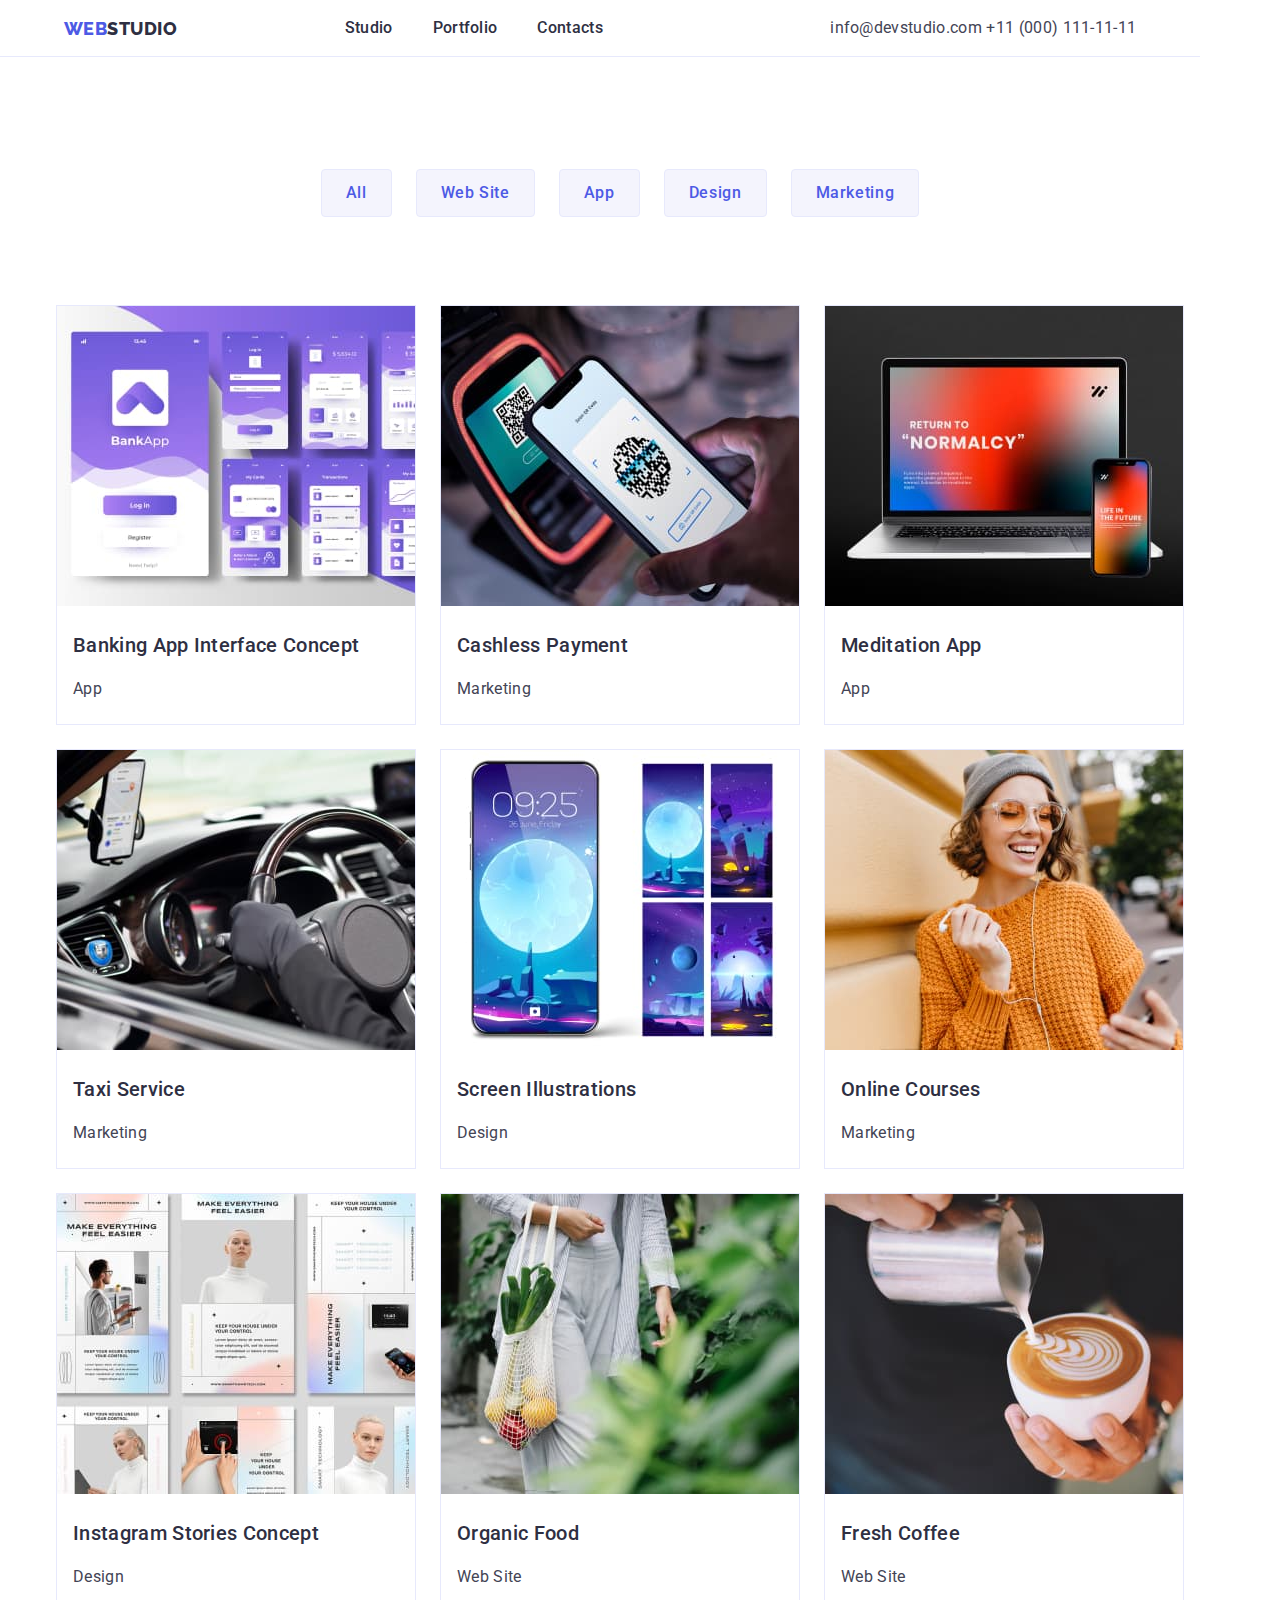
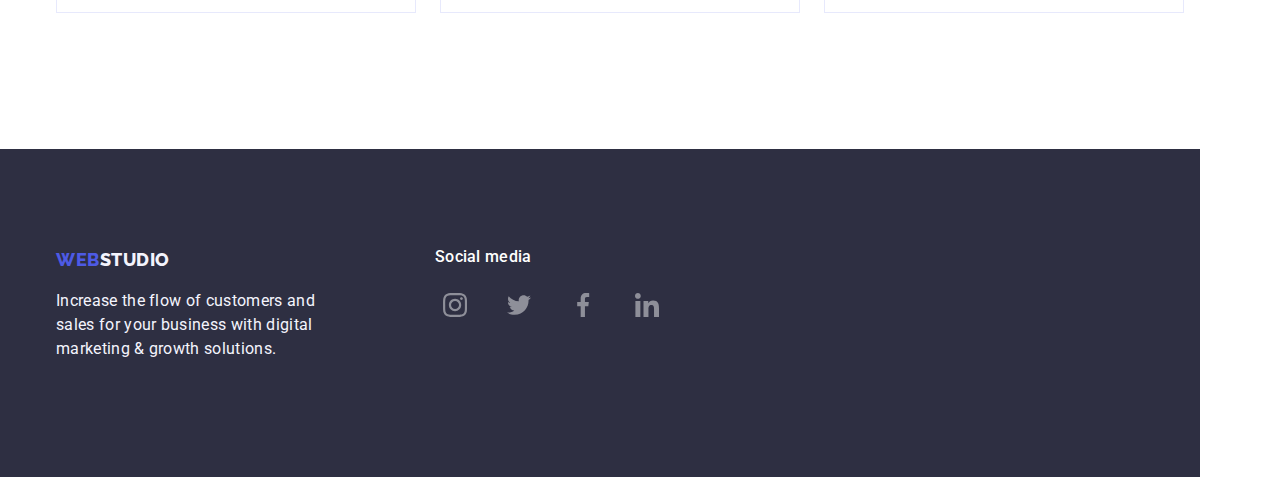
==== portfolio.html @ d2e15b75 "copy files js" ====
<!DOCTYPE html>
<html lang="en">
  <head>
    <meta charset="UTF-8" />
    <meta name="viewport" content="width=device-width, initial-scale=1.0" />
    <title>WEBSTUDIO</title>
    <link rel="preconnect" href="https://fonts.googleapis.com" />
    <link rel="preconnect" href="https://fonts.gstatic.com" crossorigin />
    <link
      href="https://fonts.googleapis.com/css2?family=Raleway:ital,wght@0,800;1,800&family=Roboto:wght@400;500;700;900&display=swap"
      rel="stylesheet"
    />
    <link rel="stylesheet" href="./css/styles.css" />
    <link rel="stylesheet" href="./css/modern-normalize.css" />
  </head>
  <body>
    <!-- Header section -->
    <header class="global-header">
      <div class="header-section container">
        <!-- Logo text -->
        <a href="index.html" class="logo">STUDIO</a>

        <!-- Nav section -->
        <nav class="main-nav">
          <ul class="nav-list">
            <li class="nav-item">
              <a href="studio.html" class="nav-link">Studio</a>
            </li>
            <li>
              <a href="portfolio.html">Portfolio</a>
            </li>
            <li>
              <a href="contacts.html">Contacts</a>
            </li>
          </ul>
        </nav>

        <!-- Contacts section -->
        <section>
          <a href="mailto:info@devstudio.com" class="contact-mail"
            >info@devstudio.com</a
          >
          <a href="tel:+110001111111" class="contact-phone"
            >+11 (000) 111-11-11</a
          >
        </section>
      </div>
    </header>

    <!-- Main section -->
    <main>
      <!-- Button section -->
      <section class="section">
        <div class="container button-section">
          <ul class="button-list">
            <li>
              <button type="button" class="filter-button">All</button>
            </li>
            <li>
              <button type="button" class="filter-button">Web Site</button>
            </li>
            <li>
              <button type="button" class="filter-button">App</button>
            </li>
            <li>
              <button type="button" class="filter-button">Design</button>
            </li>
            <li>
              <button type="button" class="filter-button">Marketing</button>
            </li>
          </ul>
        </div>
      </section>

      <!-- Pictures section -->
      <section class="section">
        <div class="container picture-section">
          <ul class="picture-section-list">
            <li class="picture-section-card">
              <img
                src="./images/purple_bank_app.jpg"
                alt="purple_banking_app"
                width="360"
                height="300"
              />
              <h3 class="picture-section-title">
                Banking App Interface Concept
              </h3>
              <span class="picture-section-text">App</span>
            </li>
            <li class="picture-section-card">
              <img
                src="./images/phone_payment.jpg"
                alt="phone_cashless_payment"
                width="360"
                height="300"
              />
              <h3 class="picture-section-title">Cashless Payment</h3>
              <span class="picture-section-text">Marketing</span>
            </li>
            <li class="picture-section-card">
              <img
                src="./images/laptop_and_phone_turned_on.jpg"
                alt="laptop_and_phone_turned_on"
                width="360"
                height="300"
              />
              <h3 class="picture-section-title">Meditation App</h3>
              <span class="picture-section-text">App</span>
            </li>
            <li class="picture-section-card">
              <img
                src="./images/diver_behind_steering_wheel_with_gps_on.jpg"
                alt="diver_behind_steering_wheel_with_gps_on"
                width="360"
                height="300"
              />
              <h3 class="picture-section-title">Taxi Service</h3>
              <span class="picture-section-text">Marketing</span>
            </li>
            <li class="picture-section-card">
              <img
                src="./images/screen_ilustrations_blue.jpg"
                alt="blue_screen_ilustrations"
                width="360"
                height="300"
              />
              <h3 class="picture-section-title">Screen Illustrations</h3>
              <span class="picture-section-text">Design</span>
            </li>
            <li class="picture-section-card">
              <img
                src="./images/girl_with_grey_beanie_sunglasses_orange_sweater.jpg"
                alt="young_woman_with_grey_beanie_sunglasses_orange_sweater"
                width="360"
                height="300"
              />
              <h3 class="picture-section-title">Online Courses</h3>
              <span class="picture-section-text">Marketing</span>
            </li>
            <li class="picture-section-card">
              <img
                src="./images/instagram_stories_concept.jpg"
                alt="instagram_stories_concept"
                width="360"
                height="300"
              />
              <h3 class="picture-section-title">Instagram Stories Concept</h3>
              <span class="picture-section-text">Design</span>
            </li>
            <li class="picture-section-card">
              <img
                src="./images/woman_dressed_in_grey_with_a_bag_full_of_vegetables.jpg"
                alt="woman_dressed_in_grey_with_a_bag_full_of_vegetables"
                width="360"
                height="300"
              />
              <h3 class="picture-section-title">Organic Food</h3>
              <span class="picture-section-text">Web Site</span>
            </li>
            <li class="picture-section-card">
              <img
                src="./images/barista_making_a_coffee_with_foam.jpg"
                alt="barista_making_a_coffee_with_foam"
                width="360"
                height="300"
              />
              <h3 class="picture-section-title">Fresh Coffee</h3>
              <span class="picture-section-text">Web Site</span>
            </li>
          </ul>
        </div>
      </section>
    </main>

    <!-- Footer section -->
    <footer>
      <section class="footer-section">
        <div class="container footer-section-style">
          <div class="footer-item">
            <a href="index.html" class="logo-footer">STUDIO</a>
            <p class="footer-text">
              Increase the flow of customers and<br />
              sales for your business with digital<br />
              marketing & growth solutions.
            </p>
          </div>
          <div class="footer-section-social-links">
            <p>Social media</p>
            <div class="footer-icons-list">
              <a
                href="https://www.instagram.com/"
                class="footer-social-icon"
                rel="nofollow noopener noreferrer"
                target="_blank"
                aria-label="instagram-link"
              >
                <svg>
                  <use href="./images/icons.svg.svg#icon-instagram"></use>
                </svg>
              </a>
              <a
                href="https://www.twitter.com/"
                class="footer-social-icon"
                rel="nofollow noopener noreferrer"
                target="_blank"
                aria-label="twitter-link"
              >
                <svg>
                  <use href="./images/icons.svg.svg#icon-twitter"></use>
                </svg>
              </a>
              <a
                href="https://www.facebook.com/"
                class="footer-social-icon"
                rel="nofollow noopener noreferrer"
                target="_blank"
                aria-label="facebook-link"
              >
                <svg>
                  <use href="./images/icons.svg.svg#icon-facebook"></use>
                </svg>
              </a>
              <a
                href="https://ro.linkedin.com/"
                class="footer-social-icon"
                rel="nofollow noopener noreferrer"
                target="_blank"
                aria-label="linkedin-link"
              >
                <svg>
                  <use href="./images/icons.svg.svg#icon-linkedin"></use>
                </svg>
              </a>
            </div>
          </div>
        </div>
      </section>
    </footer>
  </body>
</html>
---- css/styles.css ----
:root {
  --primary-text-color: #2e2f42;
  --secondary-text-color: #434455;
  --primary-bg-color: #ffffff;
  --footer-bg-color: #2e2f42;
  --icons-color-active: #4d5ae5;
  --social-icon-bg-color: #4d5ae5;
  --social-icon-color-active: #f4f4fd;
  --social-icon-color: #8e8f99;
  --customers-icon-color: #8e8f99;
}

/* General styles */

body {
  font-family: "Roboto", sans-serif;
  font-size: 16px;
  font-weight: 400;
  line-height: 1.5;
  letter-spacing: 0.02em;

  color: var(--primary-text-color);
  background-color: var(--primary-bg-color);
}

ul {
  list-style-type: none;
}

a {
  text-decoration: none;
}

*,
*::before,
*::after {
  box-sizing: border-box;
}

.container {
  width: 1200px;
  margin: 0, auto;
}

.section {
  padding: 94px, 0;
}
/* Header section */
.global-header {
  padding: 24px, 0;
}
.header-section {
  display: flex;
  align-items: center;
  margin-top: 0;
  padding-top: 0;
  padding-bottom: 0;
  justify-content: space-around;
  border-bottom: 1px solid #e7e9fc;
}
/* Logo */
.logo::before {
  content: "WEB";
  color: #4d5ae5;
}
.logo {
  font-family: "Raleway", sans-serif;
  font-weight: 800;
  color: #2e2f42;
  font-size: 18px;
  line-height: 1.16667;
  letter-spacing: 0.03em;
}

/* Nav section */
.global-header .main-nav {
  font-weight: 500;
}
.global-header .main-nav a,
.global-header .main-nav a:visited {
  color: var(--primary-text-color);
}
.global-header .main-nav a:hover {
  color: #404bbf;
  text-decoration: none;
}
.nav-list {
  display: flex;
  justify-content: space-evenly;
  gap: 40px;
  margin-right: 100px;
}

/* Contacts section */
.global-header .contact-mail {
  color: var(--secondary-text-color);
}
.global-header .contact-mail:hover {
  color: #404bbf;
}

.global-header .contact-phone {
  color: var(--secondary-text-color);
}
.global-header .contact-phone:hover {
  color: #404bbf;
}

/* Hero section */
.hero-section {
  display: block;
  height: 600px;
  padding: 200px;
  background: linear-gradient(rgba(46, 47, 66, 0.7), rgba(46, 47, 66, 0.7)),
    url("../images/hero-section-office.png");
  text-align: center;
}

.hero-section .hero-title {
  width: 496px;
  margin-left: auto;
  margin-right: auto;
  margin-bottom: 30px;
  font-weight: 700;
  font-size: 56px;
  line-height: 1.07143;
  text-align: center;
  color: #fff;
}

/* First section */
.first-section-list {
  display: flex;
  justify-content: center;
  padding-top: 120px;
  padding-bottom: 120px;
  gap: 24px;
}

.first-section-title {
  font-weight: 500;
  font-size: 20px;
  line-height: 1.2;
  margin-bottom: -8px;
}
.first-section-text {
  color: var(--secondary-text-color);
}
.first-section-icons {
  width: 64px;
  height: 64px;
}
.first-section-icons-list {
  border-radius: 4px;
  width: 264px;
  height: 112px;
  background: #f4f4fd;
  display: flex;
  justify-content: center;
  align-items: center;
}
.first-social-icon:hover .first-social-icon:active {
  color: var(--icons-color-active);
}

/* What are we doing */
.second-section-list {
  display: flex;
  justify-content: center;
  gap: 24px;
  padding-bottom: 120px;
}
.second-section-title {
  font-weight: 700;
  font-size: 36px;
  line-height: 1.11111;
  text-transform: capitalize;
  text-align: center;
  color: var(--primary-text-color);
  padding-bottom: 72px;
}

/* Team section */
.team-section {
  background-color: #f4f4fd;
  padding-bottom: 120px;
  padding-top: 120px;
}
.team-section h2 {
  margin-bottom: 72px;
}
.team-section .team-section-list {
  display: flex;
  flex-wrap: wrap;
  gap: 24px;
}
.team-card {
  border-radius: 0 0 4px 4px;
  padding: 0px 0px 32px 0px;
  width: 264px;
  height: 428px;
  box-shadow: 0 2px 1px 0 rgba(46, 47, 66, 0.08),
    0 1px 1px 0 rgba(46, 47, 66, 0.16), 0 1px 6px 0 rgba(46, 47, 66, 0.08);
  background: #fff;
}
.team-section .team-title {
  font-weight: 700;
  font-size: 36px;
  line-height: 1.11111;
  text-transform: capitalize;
  text-align: center;
}
.team-member {
  font-weight: 500;
  font-size: 20px;
  line-height: 1.2;
  text-align: center;
  margin-top: 32px;
  margin-bottom: -10px;
}
.team-section .team-member-position {
  font-size: 16px;
  text-align: center;
  color: var(--secondary-text-color);
}
.team-icons-list {
  display: flex;
  gap: 24px;
  margin-top: 8px;
  justify-content: center;
}
.team-icons-list .team-social-icon svg {
  width: 16px;
  height: 16px;
}
.team-icons-list .team-social-icon {
  width: 40px;
  height: 40px;
  border-radius: 50%;
  display: flex;
  justify-content: center;
  align-items: center;
  color: var(--social-icon-color);
}
.team-icons-list .team-social-icon:hover,
.team-icons-list .team-social-icon:active {
  background-color: var(--icons-color-active);
  color: var(--social-icon-color-active);
}
/* Customers-section */
.customers-section {
  padding-top: 120px;
  padding-bottom: 120px;
}
.customers-section h2 {
  font-weight: 700;
  font-size: 36px;
  line-height: 1.11111;
  text-transform: capitalize;
  text-align: center;
  color: var(--primary-text-color);
}
.customers-section .customers-icons-list {
  display: flex;
  gap: 24px;
  margin-top: 72px;
  justify-content: center;
}
.customers-icons-list .customers-icons svg {
  width: 104px;
  height: 56px;
}
.customers-icons-list .customers-icons {
  border: 1px solid #8e8f99;
  border-radius: 4px;
  width: 168px;
  height: 88px;
  display: flex;
  justify-content: center;
  align-items: center;
  color: var(--customers-icon-color);
}

.customers-icons:hover {
  color: var(--icons-color-active);
  border-color: var(--icons-color-active);
}

/* Footer section */
.logo-footer::before {
  content: "WEB";
  color: #4d5ae5;
}
.logo-footer {
  font-family: "Raleway", sans-serif;
  font-weight: 800;
  font-size: 18px;
  line-height: 1.16667;
  letter-spacing: 0.03em;
  color: #f4f4fd;
}
.footer-section {
  width: 1440px;
  height: 312px;
}
.footer-section-style {
  display: flex;
  background-color: var(--footer-bg-color);
}
.footer-item {
  box-sizing: content-box;
  padding-top: 100px;
  padding-bottom: 100px;
  padding-left: 56px;
}

.footer-section .footer-text {
  color: #f4f4fd;
}
.footer-section-social-links {
  box-sizing: content-box;
  padding-top: 80px;
  margin-left: 120px;
}
.footer-section-social-links p {
  font-weight: 500;
  color: #fff;
}

.footer-icons-list {
  display: flex;
  gap: 24px;
  margin-top: 16px;
  justify-content: center;
}
.footer-icons-list .footer-social-icon svg {
  width: 24px;
  height: 24px;
}
.footer-icons-list .footer-social-icon {
  width: 40px;
  height: 40px;
  border-radius: 50%;
  display: flex;
  justify-content: center;
  align-items: center;
  color: var(--social-icon-color);
}
.footer-icons-list .footer-social-icon:hover,
.footer-icons-list .footer-social-icon:active {
  background-color: var(--social-icon-bg-color);
  color: var(--social-icon-color-active);
}

/* Button section */
.hero-section .hero-button {
  box-sizing: block;
  margin: auto;
  min-width: 200px;
  height: 50px;
  font-weight: 500;
  letter-spacing: 0.04em;
  color: #fff;
  border-radius: 4px;
  padding: 16px 32px;
  width: 169px;
  height: 56px;
  box-shadow: 0 4px 4px 0 rgba(0, 0, 0, 0.15);
  background: #4d5ae5;
  cursor: pointer;
}
.hero-section .hero-button:hover {
  background-color: #404bbf;
}
.button-list {
  display: flex;
  justify-content: center;
  padding-top: 96px;
  padding-bottom: 72px;
  gap: 24px;
}
.filter-button {
  font-weight: 500;
  letter-spacing: 0.04em;
  text-align: center;
  color: #4d5ae5;
  border: 1px solid #e7e9fc;
  border-radius: 4px;
  padding: 12px 24px;
  height: 48px;
  background: #f4f4fd;
  cursor: pointer;
}

.button-section .filter-button:hover {
  box-shadow: 0 2px 2px 0 rgba(0, 0, 0, 0.12), 0 2px 1px 0 rgba(0, 0, 0, 0.08),
    0 3px 1px 0 rgba(0, 0, 0, 0.1);
  background: #404bbf;
  color: #fff;
}

/* Pictures section */
.picture-section-list {
  display: flex;
  flex-wrap: wrap;
  justify-content: center;
  gap: 24px;
  padding-bottom: 120px;
}
.picture-section-card {
  border: 1px solid #e7e9fc;
  width: 360px;
  height: 420px;
  background: var(--primary-bg-color);
  overflow: hidden;
}
.picture-section-card:hover {
  box-shadow: 0 2px 1px 0 rgba(46, 47, 66, 0.08),
    0 1px 1px 0 rgba(46, 47, 66, 0.16), 0 1px 6px 0 rgba(46, 47, 66, 0.08);
}
.picture-section-title {
  font-weight: 500;
  font-size: 20px;
  line-height: 1.2;
  margin-left: 16px;
}
.picture-section-text {
  color: var(--secondary-text-color);
  margin-left: 16px;
}
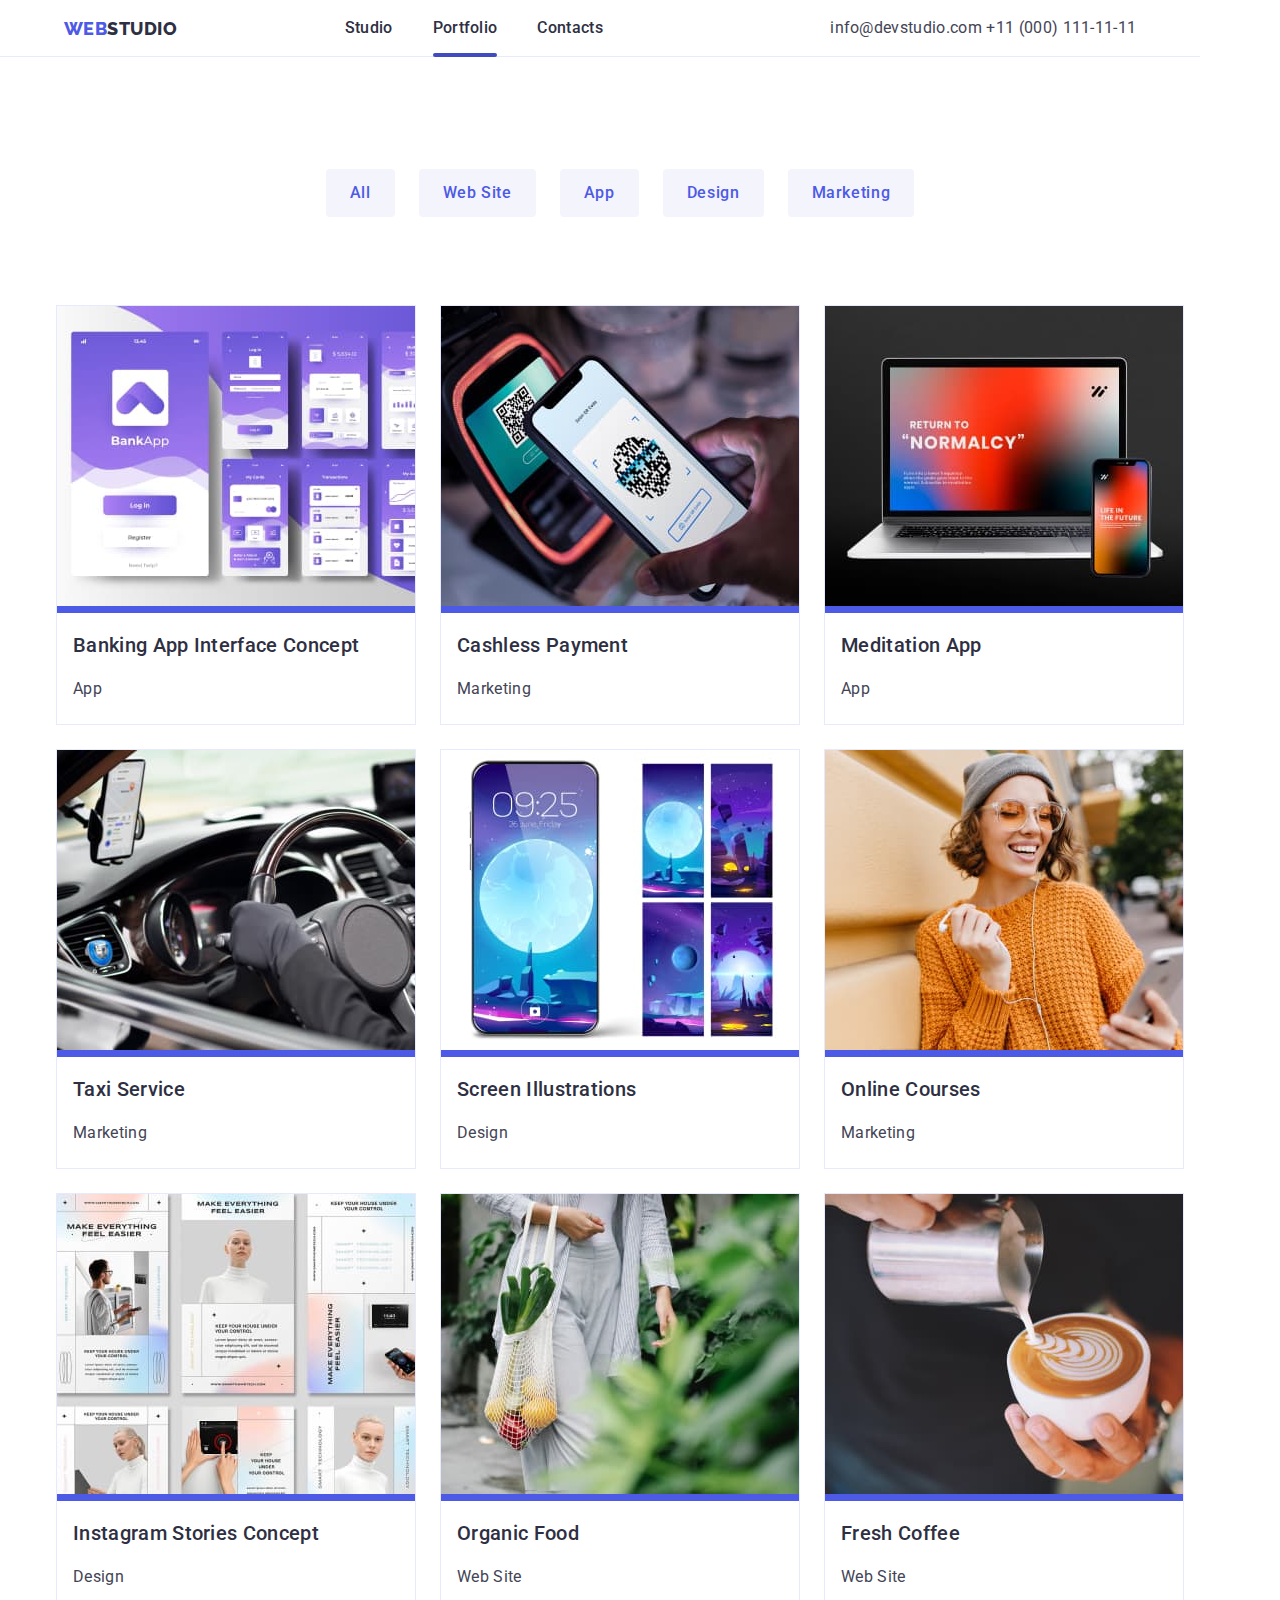
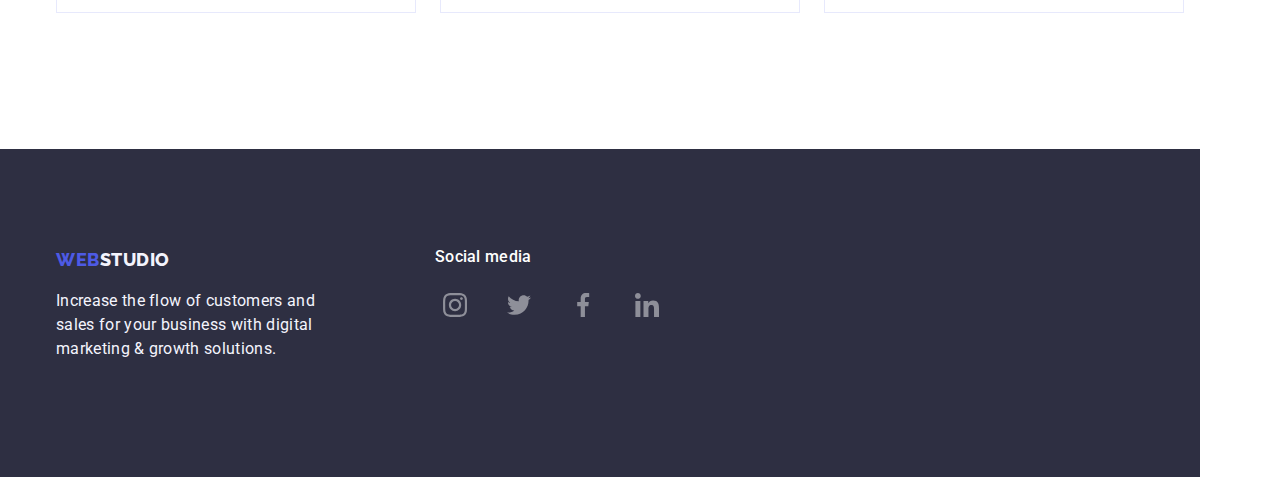
==== commit 1ab6f2a0: "overlay tranzitii" ====
--- a/portfolio.html
+++ b/portfolio.html
@@ -24,10 +24,12 @@
         <nav class="main-nav">
           <ul class="nav-list">
             <li class="nav-item">
-              <a href="studio.html" class="nav-link">Studio</a>
-            </li>
-            <li>
-              <a href="portfolio.html">Portfolio</a>
+              <a href="index.html" class="nav-link">Studio</a>
+            </li>
+            <li>
+              <a href="portfolio.html" class="nav-link active-page"
+                >Portfolio</a
+              >
             </li>
             <li>
               <a href="contacts.html">Contacts</a>
@@ -77,94 +79,177 @@
         <div class="container picture-section">
           <ul class="picture-section-list">
             <li class="picture-section-card">
-              <img
-                src="./images/purple_bank_app.jpg"
-                alt="purple_banking_app"
-                width="360"
-                height="300"
-              />
-              <h3 class="picture-section-title">
-                Banking App Interface Concept
-              </h3>
-              <span class="picture-section-text">App</span>
-            </li>
-            <li class="picture-section-card">
-              <img
-                src="./images/phone_payment.jpg"
-                alt="phone_cashless_payment"
-                width="360"
-                height="300"
-              />
+              <div class="overlay-image">
+                <img
+                  src="./images/purple_bank_app.jpg"
+                  alt="purple_banking_app"
+                  width="360"
+                  height="300"
+                />
+                <div class="overlay">
+                  <p class="overlay-text">
+                    14 Stylish and User-Friendly App Design Concepts · Task
+                    Manager App · Calorie Tracker App · Exotic Fruit Ecommerce
+                    App · Cloud Storage App
+                  </p>
+                </div>
+              </div>
+              <div>
+                <h3 class="picture-section-title">
+                  Banking App Interface Concept
+                </h3>
+                <span class="picture-section-text">App</span>
+              </div>
+            </li>
+            <li class="picture-section-card">
+              <div class="overlay-image">
+                <img
+                  src="./images/phone_payment.jpg"
+                  alt="phone_cashless_payment"
+                  width="360"
+                  height="300"
+                />
+                <div class="overlay">
+                  <p class="overlay-text">
+                    14 Stylish and User-Friendly App Design Concepts · Task
+                    Manager App · Calorie Tracker App · Exotic Fruit Ecommerce
+                    App · Cloud Storage App
+                  </p>
+                </div>
+              </div>
               <h3 class="picture-section-title">Cashless Payment</h3>
               <span class="picture-section-text">Marketing</span>
             </li>
             <li class="picture-section-card">
-              <img
-                src="./images/laptop_and_phone_turned_on.jpg"
-                alt="laptop_and_phone_turned_on"
-                width="360"
-                height="300"
-              />
+              <div class="overlay-image">
+                <img
+                  src="./images/laptop_and_phone_turned_on.jpg"
+                  alt="laptop_and_phone_turned_on"
+                  width="360"
+                  height="300"
+                />
+                <div class="overlay">
+                  <p class="overlay-text">
+                    14 Stylish and User-Friendly App Design Concepts · Task
+                    Manager App · Calorie Tracker App · Exotic Fruit Ecommerce
+                    App · Cloud Storage App
+                  </p>
+                </div>
+              </div>
               <h3 class="picture-section-title">Meditation App</h3>
               <span class="picture-section-text">App</span>
             </li>
             <li class="picture-section-card">
-              <img
-                src="./images/diver_behind_steering_wheel_with_gps_on.jpg"
-                alt="diver_behind_steering_wheel_with_gps_on"
-                width="360"
-                height="300"
-              />
+              <div class="overlay-image">
+                <img
+                  src="./images/diver_behind_steering_wheel_with_gps_on.jpg"
+                  alt="diver_behind_steering_wheel_with_gps_on"
+                  width="360"
+                  height="300"
+                />
+                <div class="overlay">
+                  <p class="overlay-text">
+                    14 Stylish and User-Friendly App Design Concepts · Task
+                    Manager App · Calorie Tracker App · Exotic Fruit Ecommerce
+                    App · Cloud Storage App
+                  </p>
+                </div>
+              </div>
               <h3 class="picture-section-title">Taxi Service</h3>
               <span class="picture-section-text">Marketing</span>
             </li>
             <li class="picture-section-card">
-              <img
-                src="./images/screen_ilustrations_blue.jpg"
-                alt="blue_screen_ilustrations"
-                width="360"
-                height="300"
-              />
+              <div class="overlay-image">
+                <img
+                  src="./images/screen_ilustrations_blue.jpg"
+                  alt="blue_screen_ilustrations"
+                  width="360"
+                  height="300"
+                />
+                <div class="overlay">
+                  <p class="overlay-text">
+                    14 Stylish and User-Friendly App Design Concepts · Task
+                    Manager App · Calorie Tracker App · Exotic Fruit Ecommerce
+                    App · Cloud Storage App
+                  </p>
+                </div>
+              </div>
               <h3 class="picture-section-title">Screen Illustrations</h3>
               <span class="picture-section-text">Design</span>
             </li>
             <li class="picture-section-card">
-              <img
-                src="./images/girl_with_grey_beanie_sunglasses_orange_sweater.jpg"
-                alt="young_woman_with_grey_beanie_sunglasses_orange_sweater"
-                width="360"
-                height="300"
-              />
+              <div class="overlay-image">
+                <img
+                  src="./images/girl_with_grey_beanie_sunglasses_orange_sweater.jpg"
+                  alt="young_woman_with_grey_beanie_sunglasses_orange_sweater"
+                  width="360"
+                  height="300"
+                />
+                <div class="overlay">
+                  <p class="overlay-text">
+                    14 Stylish and User-Friendly App Design Concepts · Task
+                    Manager App · Calorie Tracker App · Exotic Fruit Ecommerce
+                    App · Cloud Storage App
+                  </p>
+                </div>
+              </div>
               <h3 class="picture-section-title">Online Courses</h3>
               <span class="picture-section-text">Marketing</span>
             </li>
             <li class="picture-section-card">
-              <img
-                src="./images/instagram_stories_concept.jpg"
-                alt="instagram_stories_concept"
-                width="360"
-                height="300"
-              />
+              <div class="overlay-image">
+                <img
+                  src="./images/instagram_stories_concept.jpg"
+                  alt="instagram_stories_concept"
+                  width="360"
+                  height="300"
+                />
+                <div class="overlay">
+                  <p class="overlay-text">
+                    14 Stylish and User-Friendly App Design Concepts · Task
+                    Manager App · Calorie Tracker App · Exotic Fruit Ecommerce
+                    App · Cloud Storage App
+                  </p>
+                </div>
+              </div>
               <h3 class="picture-section-title">Instagram Stories Concept</h3>
               <span class="picture-section-text">Design</span>
             </li>
             <li class="picture-section-card">
-              <img
-                src="./images/woman_dressed_in_grey_with_a_bag_full_of_vegetables.jpg"
-                alt="woman_dressed_in_grey_with_a_bag_full_of_vegetables"
-                width="360"
-                height="300"
-              />
+              <div class="overlay-image">
+                <img
+                  src="./images/woman_dressed_in_grey_with_a_bag_full_of_vegetables.jpg"
+                  alt="woman_dressed_in_grey_with_a_bag_full_of_vegetables"
+                  width="360"
+                  height="300"
+                />
+                <div class="overlay">
+                  <p class="overlay-text">
+                    14 Stylish and User-Friendly App Design Concepts · Task
+                    Manager App · Calorie Tracker App · Exotic Fruit Ecommerce
+                    App · Cloud Storage App
+                  </p>
+                </div>
+              </div>
               <h3 class="picture-section-title">Organic Food</h3>
               <span class="picture-section-text">Web Site</span>
             </li>
             <li class="picture-section-card">
-              <img
-                src="./images/barista_making_a_coffee_with_foam.jpg"
-                alt="barista_making_a_coffee_with_foam"
-                width="360"
-                height="300"
-              />
+              <div class="overlay-image">
+                <img
+                  src="./images/barista_making_a_coffee_with_foam.jpg"
+                  alt="barista_making_a_coffee_with_foam"
+                  width="360"
+                  height="300"
+                />
+                <div class="overlay">
+                  <p class="overlay-text">
+                    14 Stylish and User-Friendly App Design Concepts · Task
+                    Manager App · Calorie Tracker App · Exotic Fruit Ecommerce
+                    App · Cloud Storage App
+                  </p>
+                </div>
+              </div>
               <h3 class="picture-section-title">Fresh Coffee</h3>
               <span class="picture-section-text">Web Site</span>
             </li>
--- a/css/styles.css
+++ b/css/styles.css
@@ -8,6 +8,14 @@
   --social-icon-color-active: #f4f4fd;
   --social-icon-color: #8e8f99;
   --customers-icon-color: #8e8f99;
+  --navy-blue-modal: #2e2f4266;
+  --modal-background: #fcfcfc;
+  --modal-close-btn: #2e2f42;
+  --modal-cole-btn-bg: #e7e9fc;
+  --active-page-bg: #404bbf;
+  --overlay-bg: #4d5ae5;
+  --overlay-text-color: #f4f4fd;
+  --transition: 250ms cubic-bezier(0.4, 0, 0.2, 1);
 }
 
 /* General styles */
@@ -29,6 +37,7 @@
 
 a {
   text-decoration: none;
+  transition: background-color, color var(--transition);
 }
 
 *,
@@ -62,6 +71,7 @@
 .logo::before {
   content: "WEB";
   color: #4d5ae5;
+  transition: transform var(--transition);
 }
 .logo {
   font-family: "Raleway", sans-serif;
@@ -70,6 +80,7 @@
   font-size: 18px;
   line-height: 1.16667;
   letter-spacing: 0.03em;
+  transition: transform var(--transition);
 }
 
 /* Nav section */
@@ -90,7 +101,20 @@
   gap: 40px;
   margin-right: 100px;
 }
-
+.nav-link {
+  position: relative;
+  padding-bottom: 20px;
+}
+.active-page::after {
+  content: "";
+  position: absolute;
+  bottom: 0;
+  left: 0;
+  width: 100%;
+  height: 4px;
+  border-radius: 2px;
+  background-color: var(--active-page-bg);
+}
 /* Contacts section */
 .global-header .contact-mail {
   color: var(--secondary-text-color);
@@ -128,6 +152,53 @@
   color: #fff;
 }
 
+.is-hidden {
+  visibility: hidden;
+  scale: 1.05;
+}
+.modal {
+  position: fixed;
+  top: 0;
+  left: 0;
+  width: 100vw;
+  height: 100vh;
+  display: flex;
+  justify-content: center;
+  align-items: center;
+  background: var(--navy-blue-modal);
+  transition: transform var(--transition);
+}
+.modal-content {
+  position: relative;
+  background-color: var(--modal-background);
+  border-radius: 4px;
+  box-shadow: 0 1px 1px 0 rgba(0, 0, 0, 0.14), 0 1px 3px 0 rgba(0, 0, 0, 0.12),
+    0 1px 2px 0 rgba(0, 0, 0, 0.2);
+  padding: 24px;
+  width: 408px;
+  height: 584px;
+  display: flex;
+  flex-direction: column;
+  align-items: center;
+}
+.close-btn {
+  position: absolute;
+  top: 24px;
+  right: 24px;
+  border-radius: 50%;
+  width: 24px;
+  height: 24px;
+  color: var(--modal-close-btn);
+  background-color: var(--modal-cole-btn-bg);
+  display: flex;
+  justify-content: center;
+  align-items: center;
+  outline: none;
+  border-style: none;
+  margin-bottom: 24px;
+  cursor: pointer;
+}
+
 /* First section */
 .first-section-list {
   display: flex;
@@ -279,11 +350,13 @@
   justify-content: center;
   align-items: center;
   color: var(--customers-icon-color);
+  transition: color var(--transition);
 }
 
 .customers-icons:hover {
   color: var(--icons-color-active);
   border-color: var(--icons-color-active);
+  transform: scale(1.05);
 }
 
 /* Footer section */
@@ -368,9 +441,12 @@
   box-shadow: 0 4px 4px 0 rgba(0, 0, 0, 0.15);
   background: #4d5ae5;
   cursor: pointer;
+  border-style: none;
+  transition: background-color var(--transition);
 }
 .hero-section .hero-button:hover {
   background-color: #404bbf;
+  transform: scale(1.05);
 }
 .button-list {
   display: flex;
@@ -390,6 +466,8 @@
   height: 48px;
   background: #f4f4fd;
   cursor: pointer;
+  border-style: none;
+  transition: background-color var(--transition);
 }
 
 .button-section .filter-button:hover {
@@ -397,6 +475,7 @@
     0 3px 1px 0 rgba(0, 0, 0, 0.1);
   background: #404bbf;
   color: #fff;
+  transform: scale(1.05);
 }
 
 /* Pictures section */
@@ -413,10 +492,12 @@
   height: 420px;
   background: var(--primary-bg-color);
   overflow: hidden;
+  transition: transform var(--transition);
 }
 .picture-section-card:hover {
   box-shadow: 0 2px 1px 0 rgba(46, 47, 66, 0.08),
     0 1px 1px 0 rgba(46, 47, 66, 0.16), 0 1px 6px 0 rgba(46, 47, 66, 0.08);
+  transform: scale(1.05);
 }
 .picture-section-title {
   font-weight: 500;
@@ -428,3 +509,23 @@
   color: var(--secondary-text-color);
   margin-left: 16px;
 }
+.overlay-image {
+  position: relative;
+  overflow: hidden;
+}
+.overlay {
+  position: absolute;
+  top: 0px;
+  width: 360px;
+  height: 300px;
+  padding: 40px 32px;
+  background-image: url(../images/overlay-iris-color.jpg);
+  transform: translateY(100%);
+  transition: transform var(--transition);
+}
+.overlay-image:hover .overlay {
+  transform: translateY(0px);
+}
+.overlay-text {
+  color: var(--overlay-text-color);
+}
